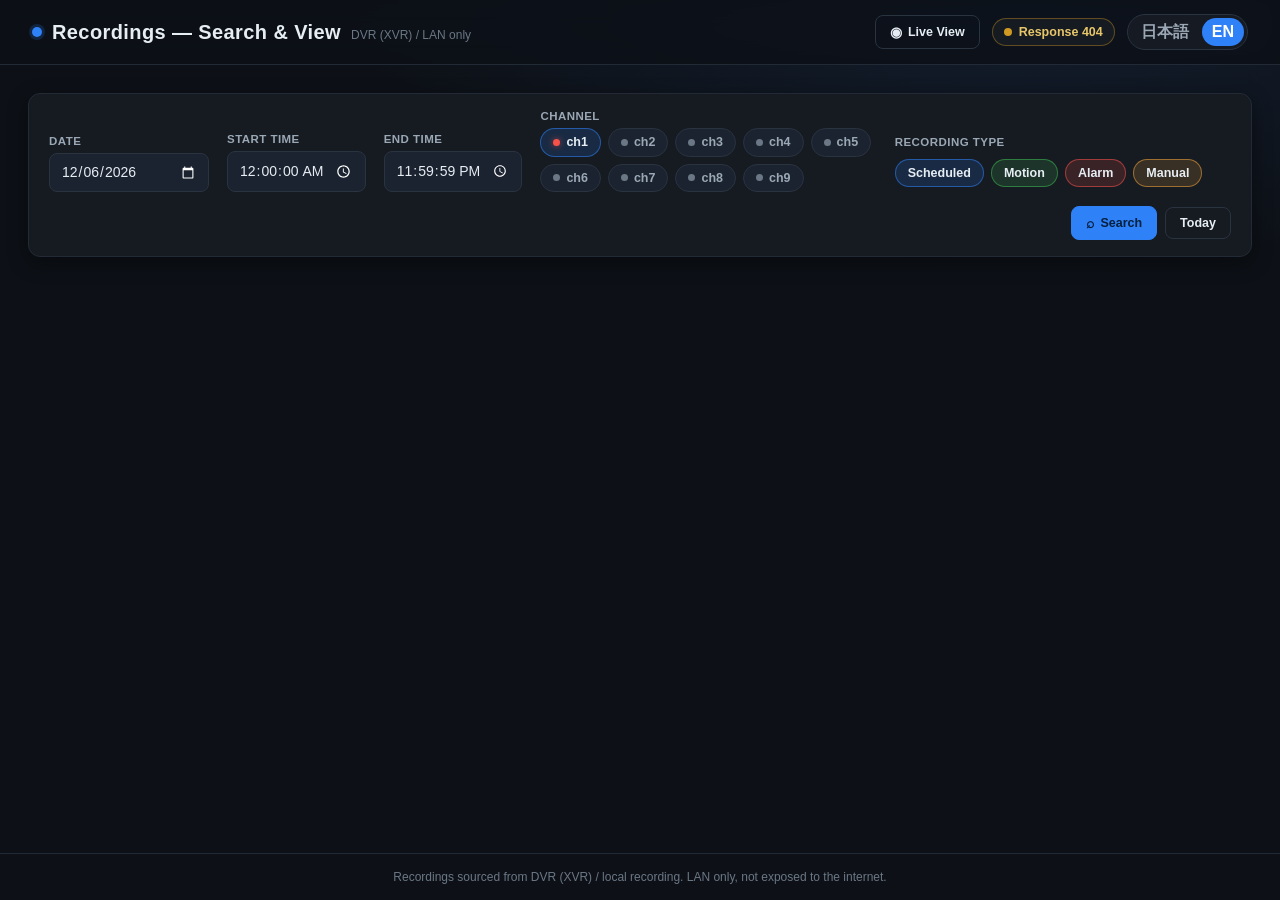
==== recordings/public/recordings.html @ a9b4be3c "feat: DVR recordings backend Node standard-library-only backend (server.js + download-cli.js) on :39" ====
<!DOCTYPE html>
<html lang="en" data-title-key="rec.page.title">
<head>
  <meta charset="UTF-8" />
  <meta name="viewport" content="width=device-width, initial-scale=1.0, viewport-fit=cover" />
  <meta name="color-scheme" content="dark" />
  <meta name="robots" content="noindex, nofollow" />
  <!--
    Content-Security-Policy（多層防御）。録画バックエンド(:3914)と同一オリジンのみ参照。
    ?api= で別ホストの録画バックエンドに向ける場合は、そのオリジンを connect-src /
    media-src / img-src に追記すること。クリックジャック対策の frame-ancestors は
    HTTP ヘッダ専用（meta では無効）のため、recordings/server.js が X-Frame-Options
    で対応する。
  -->
  <meta http-equiv="Content-Security-Policy" content="default-src 'self'; script-src 'self'; style-src 'self' 'unsafe-inline'; img-src 'self' data: blob:; media-src 'self' blob:; connect-src 'self'; base-uri 'self'; object-src 'none'; form-action 'self'" />
  <title data-i18n="rec.page.title">録画 検索・閲覧 — 防犯カメラ</title>
  <link rel="stylesheet" href="./recordings.css" />
</head>
<body>
  <header class="app-header">
    <div class="brand">
      <span class="brand-dot" aria-hidden="true"></span>
      <h1 class="brand-title" data-i18n="rec.header.title">録画 検索・閲覧</h1>
      <span class="brand-sub" data-i18n="rec.header.subtitle">DVR (XVR) / LAN内専用</span>
    </div>
    <div class="header-actions">
      <a class="btn btn--ghost" href="../../web/index.html" title="ライブ映像ビューアを開く" data-i18n-title="rec.header.live.title">
        <span class="btn-icon" aria-hidden="true">◉</span>
        <span class="btn-text" data-i18n="rec.header.live.label">ライブ視聴</span>
      </a>
      <span id="conn-status" class="conn-status conn-status--unknown" title="録画バックエンド接続状態" data-i18n-title="rec.connStatus.title">
        <span class="conn-dot" aria-hidden="true"></span>
        <span class="conn-label" data-i18n="common.connStatus.checking">接続確認中…</span>
      </span>
      <div class="lang-switch" role="group" aria-label="言語 / Language">
        <button type="button" class="lang-btn" data-lang="ja" aria-pressed="false">日本語</button>
        <button type="button" class="lang-btn" data-lang="en" aria-pressed="true">EN</button>
      </div>
    </div>
  </header>

  <main class="app-main">
    <!-- ── 検索パネル ─────────────────────────────────── -->
    <section class="search-panel" aria-label="録画検索条件">
      <form id="search-form" class="search-form">
        <div class="field field--date">
          <label class="field-label" for="date-input" data-i18n="rec.search.date.label">日付</label>
          <input
            id="date-input"
            class="field-input"
            type="date"
            required
            autocomplete="off"
          />
        </div>

        <div class="field field--time">
          <label class="field-label" for="begin-input" data-i18n="rec.search.begin.label">開始時刻</label>
          <input
            id="begin-input"
            class="field-input"
            type="time"
            step="1"
            value="00:00:00"
            autocomplete="off"
          />
        </div>

        <div class="field field--time">
          <label class="field-label" for="end-input" data-i18n="rec.search.end.label">終了時刻</label>
          <input
            id="end-input"
            class="field-input"
            type="time"
            step="1"
            value="23:59:59"
            autocomplete="off"
          />
        </div>

        <div class="field field--channels">
          <span class="field-label" id="channels-label" data-i18n="rec.search.channels.label">チャンネル</span>
          <div
            id="channel-chips"
            class="channel-chips"
            role="group"
            aria-labelledby="channels-label"
          >
            <!-- チャンネルチップは recordings.js が生成する -->
            <span class="channel-chips-loading" data-role="chips-loading" data-i18n="rec.search.chips.loading">読込中…</span>
          </div>
        </div>

        <div class="field field--types">
          <span class="field-label" id="types-label" data-i18n="rec.search.types.label">録画種別</span>
          <div
            id="type-chips"
            class="type-chips"
            role="group"
            aria-labelledby="types-label"
          >
            <label class="chip chip--type">
              <input type="checkbox" value="Timing" checked />
              <span data-i18n="rec.type.timing">定時</span>
            </label>
            <label class="chip chip--type">
              <input type="checkbox" value="Motion" checked />
              <span data-i18n="rec.type.motion">動体</span>
            </label>
            <label class="chip chip--type">
              <input type="checkbox" value="Alarm" checked />
              <span data-i18n="rec.type.alarm">アラーム</span>
            </label>
            <label class="chip chip--type">
              <input type="checkbox" value="Manual" checked />
              <span data-i18n="rec.type.manual">手動</span>
            </label>
          </div>
        </div>

        <div class="field field--actions">
          <button id="search-btn" type="submit" class="btn btn--primary">
            <span class="btn-icon" aria-hidden="true">⌕</span>
            <span class="btn-text" data-i18n="rec.search.submit">検索</span>
          </button>
          <button id="today-btn" type="button" class="btn btn--ghost" title="今日の日付に設定" data-i18n-title="rec.search.today.title" data-i18n="rec.search.today.label">
            今日
          </button>
        </div>
      </form>
    </section>

    <!-- ── 結果メタ情報バー ──────────────────────────── -->
    <div id="result-bar" class="result-bar" hidden>
      <span id="result-summary" class="result-summary"></span>
      <span id="result-source" class="result-source" data-role="source"></span>
    </div>

    <!-- ── タイムライン ──────────────────────────────── -->
    <section
      id="timeline-section"
      class="timeline-section"
      aria-label="録画タイムライン"
      hidden
    >
      <div class="timeline-head">
        <span class="timeline-title" data-i18n="rec.timeline.title">タイムライン</span>
        <div class="timeline-legend" aria-hidden="true">
          <span class="legend-item"><i class="legend-swatch legend-swatch--timing"></i><span data-i18n="rec.type.timing">定時</span></span>
          <span class="legend-item"><i class="legend-swatch legend-swatch--motion"></i><span data-i18n="rec.type.motion">動体</span></span>
          <span class="legend-item"><i class="legend-swatch legend-swatch--alarm"></i><span data-i18n="rec.type.alarm">アラーム</span></span>
          <span class="legend-item"><i class="legend-swatch legend-swatch--manual"></i><span data-i18n="rec.type.manual">手動</span></span>
        </div>
      </div>
      <div id="timeline" class="timeline" role="list" aria-label="チャンネル別タイムライン">
        <!-- recordings.js がチャンネル行を生成 -->
      </div>
      <div class="timeline-axis" id="timeline-axis" aria-hidden="true">
        <!-- 時刻目盛り -->
      </div>
    </section>

    <!-- ── 状態表示（ローディング / エラー / 空） ──────── -->
    <div id="status-panel" class="status-panel" role="status" aria-live="polite" hidden>
      <div class="status-spinner" data-role="spinner" hidden aria-hidden="true"></div>
      <p class="status-title" data-role="status-title"></p>
      <p class="status-desc" data-role="status-desc"></p>
    </div>

    <!-- ── 録画リスト ────────────────────────────────── -->
    <section
      id="list-section"
      class="list-section"
      aria-label="録画リスト"
      hidden
    >
      <div class="list-head" role="row" aria-hidden="true">
        <span class="col col-ch" data-i18n="rec.list.col.ch">ch</span>
        <span class="col col-start" data-i18n="rec.list.col.start">開始</span>
        <span class="col col-end" data-i18n="rec.list.col.end">終了</span>
        <span class="col col-dur" data-i18n="rec.list.col.dur">長さ</span>
        <span class="col col-type" data-i18n="rec.list.col.type">種別</span>
        <span class="col col-size" data-i18n="rec.list.col.size">サイズ</span>
        <span class="col col-act" data-i18n="rec.list.col.act">操作</span>
      </div>
      <div id="record-list" class="record-list" role="list" aria-label="録画一覧">
        <!-- recordings.js が行を生成 -->
      </div>
    </section>
  </main>

  <!-- ── 再生モーダル ─────────────────────────────────── -->
  <div id="player-modal" class="player-modal" hidden aria-hidden="true" role="dialog" aria-modal="true" aria-labelledby="player-title">
    <div class="player-backdrop" data-role="backdrop"></div>
    <div class="player-dialog" role="document">
      <div class="player-bar">
        <span id="player-title" class="player-title"></span>
        <div class="player-actions">
          <a id="player-download" class="btn btn--icon" download href="#" title="この録画をダウンロード" data-i18n-title="rec.player.download.title">
            <span class="btn-icon" aria-hidden="true">⤓</span>
            <span class="btn-text" data-i18n="rec.player.download.label">ダウンロード</span>
          </a>
          <button id="player-close" type="button" class="btn btn--icon" title="閉じる" data-i18n-title="rec.player.close.title">
            <span class="btn-icon" aria-hidden="true">✕</span>
            <span class="btn-text" data-i18n="rec.player.close.label">閉じる</span>
          </button>
        </div>
      </div>
      <div class="player-video-wrap">
        <video
          id="player-video"
          class="player-video"
          controls
          playsinline
          preload="auto"
        ></video>
        <div class="player-overlay" data-role="player-overlay" hidden>
          <span class="player-overlay-text" data-role="player-overlay-text"></span>
        </div>
      </div>
    </div>
  </div>

  <!-- ── 録画リスト行テンプレート ─────────────────────── -->
  <template id="record-row-template">
    <div class="record-row" role="listitem">
      <span class="col col-ch" data-role="ch"></span>
      <span class="col col-start" data-role="start"></span>
      <span class="col col-end" data-role="end"></span>
      <span class="col col-dur" data-role="dur"></span>
      <span class="col col-type" data-role="type"></span>
      <span class="col col-size" data-role="size"></span>
      <span class="col col-act">
        <button type="button" class="btn btn--sm" data-role="play" title="この録画を再生" data-i18n-title="rec.row.play.title">
          <span class="btn-icon" aria-hidden="true">▷</span>
          <span class="btn-text" data-i18n="rec.row.play.label">再生</span>
        </button>
        <a class="btn btn--sm btn--ghost" data-role="download" download href="#" title="MP4 でダウンロード" data-i18n-title="rec.row.download.title">
          <span class="btn-icon" aria-hidden="true">⤓</span>
          <span class="btn-text" data-i18n="rec.row.download.label">DL</span>
        </a>
      </span>
    </div>
  </template>

  <footer class="app-footer">
    <span id="footer-note" data-i18n="rec.footer.note">録画は DVR (XVR) / ローカル録画から取得。LAN 内専用・インターネット非公開。</span>
  </footer>

  <script src="./i18n.js"></script>
  <script type="module" src="./recordings.js"></script>
</body>
</html>
---- recordings/public/recordings.css ----
/* 録画 検索・閲覧 — ダークテーマ（ライブビューア web/style.css と調和） */

:root {
  --bg: #0d1117;
  --bg-elev: #161b22;
  --bg-elev-2: #1c2330;
  --bg-video: #05080d;
  --border: #2a3340;
  --border-soft: #222a35;
  --text: #e6edf3;
  --text-dim: #9aa7b4;
  --text-faint: #6b7785;
  --accent: #2f81f7;
  --accent-hover: #4793ff;
  --hd: #f0a23b;
  --ok: #3fb950;
  --warn: #d29922;
  --error: #f85149;

  /* 録画種別カラー（タイムライン / バッジ共通） */
  --type-timing: #2f81f7;
  --type-motion: #3fb950;
  --type-alarm: #f85149;
  --type-manual: #f0a23b;

  --radius: 12px;
  --radius-sm: 8px;
  --shadow: 0 6px 20px rgba(0, 0, 0, 0.45);
  --gap: 18px;
}

* {
  box-sizing: border-box;
}

/* hidden 属性は常に最優先で要素を消す。
   このファイルでは .player-modal 等に display:flex 等を指定しており、
   その要素レベルの display は UA 既定の [hidden]{display:none} を上書きして
   しまう。結果、hidden でも画面を覆ってクリックを奪う事故が起きるため、
   ここで明示的に打ち消す（JS の el.hidden トグルが確実に効くようにする）。 */
[hidden] {
  display: none !important;
}

html,
body {
  margin: 0;
  padding: 0;
}

body {
  min-height: 100vh;
  display: flex;
  flex-direction: column;
  background:
    radial-gradient(1200px 600px at 80% -10%, #142033 0%, transparent 60%),
    var(--bg);
  color: var(--text);
  font-family: -apple-system, BlinkMacSystemFont, "Segoe UI", "Hiragino Sans",
    "Hiragino Kaku Gothic ProN", "Noto Sans JP", Meiryo, sans-serif;
  -webkit-font-smoothing: antialiased;
  text-rendering: optimizeLegibility;
}

/* ── ヘッダ ───────────────────────────────────────────── */

.app-header {
  position: sticky;
  top: 0;
  z-index: 20;
  display: flex;
  align-items: center;
  justify-content: space-between;
  gap: 16px;
  padding: 14px clamp(16px, 4vw, 32px);
  padding-top: max(14px, env(safe-area-inset-top));
  background: rgba(13, 17, 23, 0.82);
  backdrop-filter: saturate(160%) blur(12px);
  -webkit-backdrop-filter: saturate(160%) blur(12px);
  border-bottom: 1px solid var(--border-soft);
}

.brand {
  display: flex;
  align-items: baseline;
  gap: 10px;
  min-width: 0;
}

.brand-dot {
  width: 10px;
  height: 10px;
  border-radius: 50%;
  background: var(--accent);
  box-shadow: 0 0 0 3px rgba(47, 129, 247, 0.18);
  align-self: center;
  flex: none;
}

.brand-title {
  margin: 0;
  font-size: clamp(16px, 2.4vw, 20px);
  font-weight: 700;
  letter-spacing: 0.02em;
  white-space: nowrap;
}

.brand-sub {
  font-size: 12px;
  color: var(--text-faint);
  white-space: nowrap;
  overflow: hidden;
  text-overflow: ellipsis;
}

.header-actions {
  display: flex;
  align-items: center;
  gap: 12px;
  flex: none;
}

/* 接続状態バッジ */
.conn-status {
  display: inline-flex;
  align-items: center;
  gap: 7px;
  font-size: 12.5px;
  font-weight: 600;
  padding: 6px 11px;
  border-radius: 999px;
  border: 1px solid var(--border);
  background: var(--bg-elev);
  white-space: nowrap;
}

.conn-dot {
  width: 8px;
  height: 8px;
  border-radius: 50%;
  background: var(--text-faint);
  flex: none;
}

.conn-status--ok {
  color: #93e6a3;
  border-color: rgba(63, 185, 80, 0.4);
}
.conn-status--ok .conn-dot {
  background: var(--ok);
  box-shadow: 0 0 8px rgba(63, 185, 80, 0.7);
}
.conn-status--warn {
  color: #e7c66a;
  border-color: rgba(210, 153, 34, 0.4);
}
.conn-status--warn .conn-dot {
  background: var(--warn);
}
.conn-status--error {
  color: #ff9b94;
  border-color: rgba(248, 81, 73, 0.4);
}
.conn-status--error .conn-dot {
  background: var(--error);
  box-shadow: 0 0 8px rgba(248, 81, 73, 0.6);
}
.conn-status--unknown .conn-dot {
  animation: pulse 1.2s ease-in-out infinite;
}

@keyframes pulse {
  0%, 100% { opacity: 0.35; }
  50% { opacity: 1; }
}

/* ── 本体 ───────────────────────────────────────────── */

.app-main {
  flex: 1;
  width: 100%;
  max-width: 1500px;
  margin: 0 auto;
  padding: clamp(16px, 3vw, 28px);
  display: flex;
  flex-direction: column;
  gap: var(--gap);
}

/* ── 検索パネル ──────────────────────────────────────── */

.search-panel {
  background: var(--bg-elev);
  border: 1px solid var(--border-soft);
  border-radius: var(--radius);
  box-shadow: var(--shadow);
  padding: 16px clamp(14px, 2.5vw, 20px);
}

.search-form {
  display: flex;
  flex-wrap: wrap;
  align-items: flex-end;
  gap: 14px 18px;
}

.field {
  display: flex;
  flex-direction: column;
  gap: 6px;
  min-width: 0;
}

.field-label {
  font-size: 11.5px;
  font-weight: 700;
  letter-spacing: 0.04em;
  color: var(--text-dim);
  text-transform: uppercase;
}

.field-input {
  appearance: none;
  font-family: inherit;
  font-size: 14px;
  color: var(--text);
  background: var(--bg-elev-2);
  border: 1px solid var(--border);
  border-radius: var(--radius-sm);
  padding: 9px 11px;
  line-height: 1.2;
  color-scheme: dark;
  transition: border-color 0.15s ease, box-shadow 0.15s ease;
}

.field-input:focus {
  outline: none;
  border-color: var(--accent);
  box-shadow: 0 0 0 3px rgba(47, 129, 247, 0.22);
}

.field--date .field-input {
  min-width: 160px;
}
.field--time .field-input {
  min-width: 124px;
}

.field--channels,
.field--types {
  flex: 1 1 260px;
}

.field--actions {
  flex-direction: row;
  align-items: center;
  gap: 8px;
  margin-left: auto;
}

/* チャンネル / 種別チップ群 */
.channel-chips,
.type-chips {
  display: flex;
  flex-wrap: wrap;
  align-items: center;
  gap: 7px;
  min-height: 38px;
}

.channel-chips-loading {
  font-size: 12.5px;
  color: var(--text-faint);
}

/* チェックボックス風チップ */
.chip {
  position: relative;
  display: inline-flex;
  align-items: center;
  gap: 6px;
  cursor: pointer;
  font-size: 12.5px;
  font-weight: 600;
  color: var(--text-dim);
  background: var(--bg-elev-2);
  border: 1px solid var(--border);
  border-radius: 999px;
  padding: 7px 12px;
  line-height: 1;
  user-select: none;
  white-space: nowrap;
  transition: background 0.15s ease, border-color 0.15s ease, color 0.15s ease;
}

.chip:hover {
  border-color: #3a4757;
  color: var(--text);
}

.chip input {
  position: absolute;
  opacity: 0;
  width: 0;
  height: 0;
}

/* チェック時 */
.chip:has(input:checked) {
  color: var(--text);
  border-color: rgba(47, 129, 247, 0.55);
  background: rgba(47, 129, 247, 0.16);
}

.chip:has(input:focus-visible) {
  outline: 2px solid var(--accent);
  outline-offset: 2px;
}

/* チャンネルチップに小さなドット（オンライン状態） */
.chip--channel .chip-dot {
  width: 7px;
  height: 7px;
  border-radius: 50%;
  background: var(--text-faint);
  flex: none;
}
.chip--channel.is-online .chip-dot {
  background: var(--ok);
  box-shadow: 0 0 6px rgba(63, 185, 80, 0.6);
}
.chip--channel.is-recording .chip-dot {
  background: var(--error);
  box-shadow: 0 0 6px rgba(248, 81, 73, 0.6);
}

/* 録画種別チップにカラーアクセント */
.chip--type:has(input[value="Timing"]:checked) {
  border-color: color-mix(in srgb, var(--type-timing) 55%, transparent);
  background: color-mix(in srgb, var(--type-timing) 16%, transparent);
}
.chip--type:has(input[value="Motion"]:checked) {
  border-color: color-mix(in srgb, var(--type-motion) 55%, transparent);
  background: color-mix(in srgb, var(--type-motion) 16%, transparent);
}
.chip--type:has(input[value="Alarm"]:checked) {
  border-color: color-mix(in srgb, var(--type-alarm) 55%, transparent);
  background: color-mix(in srgb, var(--type-alarm) 16%, transparent);
}
.chip--type:has(input[value="Manual"]:checked) {
  border-color: color-mix(in srgb, var(--type-manual) 55%, transparent);
  background: color-mix(in srgb, var(--type-manual) 16%, transparent);
}

/* ── ボタン（web/style.css と同系） ──────────────────── */

.btn {
  appearance: none;
  cursor: pointer;
  font-family: inherit;
  font-size: 12.5px;
  font-weight: 600;
  color: var(--text);
  background: var(--bg-elev-2);
  border: 1px solid var(--border);
  border-radius: var(--radius-sm);
  padding: 9px 14px;
  display: inline-flex;
  align-items: center;
  gap: 6px;
  line-height: 1;
  text-decoration: none;
  transition: background 0.15s ease, border-color 0.15s ease, color 0.15s ease,
    transform 0.05s ease;
  user-select: none;
  white-space: nowrap;
}

.btn:hover {
  background: #232c3a;
  border-color: #3a4757;
}

.btn:active {
  transform: translateY(1px);
}

.btn:focus-visible {
  outline: 2px solid var(--accent);
  outline-offset: 2px;
}

.btn:disabled,
.btn[aria-disabled="true"] {
  opacity: 0.4;
  cursor: not-allowed;
  pointer-events: none;
}

.btn--ghost {
  background: transparent;
}

.btn--primary {
  color: #06203f;
  background: var(--accent);
  border-color: var(--accent);
  font-weight: 700;
}
.btn--primary:hover {
  background: var(--accent-hover);
  border-color: var(--accent-hover);
}

.btn--sm {
  font-size: 12px;
  padding: 6px 10px;
}

.btn-icon {
  font-size: 14px;
  line-height: 1;
}

/* ── 結果メタバー ────────────────────────────────────── */

.result-bar {
  display: flex;
  align-items: center;
  flex-wrap: wrap;
  gap: 10px 14px;
  padding: 0 2px;
}

.result-summary {
  font-size: 13.5px;
  font-weight: 600;
  color: var(--text);
}

.result-source {
  font-size: 11.5px;
  font-weight: 600;
  color: var(--text-dim);
  padding: 3px 9px;
  border-radius: 999px;
  border: 1px solid var(--border);
  background: var(--bg-elev);
}
.result-source--dvr {
  color: #9fc6ff;
  border-color: rgba(47, 129, 247, 0.4);
}
.result-source--local {
  color: #93e6a3;
  border-color: rgba(63, 185, 80, 0.4);
}

/* ── タイムライン ────────────────────────────────────── */

.timeline-section {
  background: var(--bg-elev);
  border: 1px solid var(--border-soft);
  border-radius: var(--radius);
  box-shadow: var(--shadow);
  padding: 14px 16px 10px;
}

.timeline-head {
  display: flex;
  align-items: center;
  justify-content: space-between;
  gap: 12px;
  margin-bottom: 12px;
}

.timeline-title {
  font-size: 13px;
  font-weight: 700;
  color: var(--text-dim);
  letter-spacing: 0.03em;
}

.timeline-legend {
  display: flex;
  flex-wrap: wrap;
  gap: 12px;
  font-size: 11.5px;
  color: var(--text-faint);
}

.legend-item {
  display: inline-flex;
  align-items: center;
  gap: 5px;
}

.legend-swatch {
  width: 11px;
  height: 11px;
  border-radius: 3px;
  display: inline-block;
}
.legend-swatch--timing { background: var(--type-timing); }
.legend-swatch--motion { background: var(--type-motion); }
.legend-swatch--alarm { background: var(--type-alarm); }
.legend-swatch--manual { background: var(--type-manual); }

.timeline {
  display: flex;
  flex-direction: column;
  gap: 8px;
}

.timeline-row {
  display: grid;
  grid-template-columns: 56px 1fr;
  align-items: center;
  gap: 10px;
}

.timeline-row-label {
  font-size: 12px;
  font-weight: 700;
  color: var(--text-dim);
  text-align: right;
  font-variant-numeric: tabular-nums;
}

.timeline-track {
  position: relative;
  height: 24px;
  background: var(--bg-video);
  border: 1px solid var(--border-soft);
  border-radius: 6px;
  overflow: hidden;
}

/* タイムライン上の録画セグメント */
.timeline-seg {
  position: absolute;
  top: 0;
  bottom: 0;
  min-width: 2px;
  background: var(--type-timing);
  opacity: 0.85;
  cursor: pointer;
  border-radius: 2px;
  transition: opacity 0.12s ease, filter 0.12s ease;
}
.timeline-seg:hover {
  opacity: 1;
  filter: brightness(1.25);
}
.timeline-seg--timing { background: var(--type-timing); }
.timeline-seg--motion { background: var(--type-motion); }
.timeline-seg--alarm { background: var(--type-alarm); }
.timeline-seg--manual { background: var(--type-manual); }
.timeline-seg:focus-visible {
  outline: 2px solid var(--text);
  outline-offset: 1px;
}

.timeline-axis {
  display: grid;
  grid-template-columns: 56px 1fr;
  margin-top: 8px;
}
.timeline-axis-ticks {
  grid-column: 2;
  position: relative;
  height: 16px;
  font-size: 10.5px;
  color: var(--text-faint);
  font-variant-numeric: tabular-nums;
}
.timeline-tick {
  position: absolute;
  top: 0;
  transform: translateX(-50%);
  white-space: nowrap;
}
.timeline-tick::before {
  content: "";
  position: absolute;
  top: -6px;
  left: 50%;
  width: 1px;
  height: 4px;
  background: var(--border);
}

/* ── 録画リスト ──────────────────────────────────────── */

.list-section {
  background: var(--bg-elev);
  border: 1px solid var(--border-soft);
  border-radius: var(--radius);
  box-shadow: var(--shadow);
  overflow: hidden;
}

.list-head,
.record-row {
  display: grid;
  grid-template-columns:
    56px            /* ch */
    1.3fr           /* start */
    1.3fr           /* end */
    0.9fr           /* dur */
    1fr             /* type */
    0.9fr           /* size */
    minmax(150px, auto); /* actions */
  align-items: center;
  gap: 10px;
  padding: 11px 16px;
}

.list-head {
  background: linear-gradient(180deg, var(--bg-elev) 0%, var(--bg-elev-2) 100%);
  border-bottom: 1px solid var(--border-soft);
  font-size: 11px;
  font-weight: 700;
  letter-spacing: 0.05em;
  text-transform: uppercase;
  color: var(--text-faint);
}

.record-list {
  display: flex;
  flex-direction: column;
}

.record-row {
  border-bottom: 1px solid var(--border-soft);
  font-size: 13.5px;
  transition: background 0.12s ease;
}
.record-row:last-child {
  border-bottom: none;
}
.record-row:hover {
  background: rgba(47, 129, 247, 0.06);
}

.col {
  min-width: 0;
  overflow: hidden;
  text-overflow: ellipsis;
  white-space: nowrap;
}

.col-ch {
  font-weight: 700;
  font-variant-numeric: tabular-nums;
}
.col-start,
.col-end,
.col-dur,
.col-size {
  font-variant-numeric: tabular-nums;
  color: var(--text);
}
.col-dur,
.col-size {
  color: var(--text-dim);
}

.col-act {
  display: flex;
  align-items: center;
  gap: 6px;
  justify-content: flex-end;
}

/* 種別バッジ（リスト内） */
.type-badges {
  display: inline-flex;
  flex-wrap: wrap;
  gap: 4px;
}
.type-badge {
  font-size: 10.5px;
  font-weight: 700;
  letter-spacing: 0.02em;
  padding: 2px 7px;
  border-radius: 5px;
  color: var(--text);
  border: 1px solid transparent;
  white-space: nowrap;
}
.type-badge--timing {
  background: color-mix(in srgb, var(--type-timing) 22%, transparent);
  border-color: color-mix(in srgb, var(--type-timing) 50%, transparent);
}
.type-badge--motion {
  background: color-mix(in srgb, var(--type-motion) 22%, transparent);
  border-color: color-mix(in srgb, var(--type-motion) 50%, transparent);
}
.type-badge--alarm {
  background: color-mix(in srgb, var(--type-alarm) 22%, transparent);
  border-color: color-mix(in srgb, var(--type-alarm) 50%, transparent);
}
.type-badge--manual {
  background: color-mix(in srgb, var(--type-manual) 22%, transparent);
  border-color: color-mix(in srgb, var(--type-manual) 50%, transparent);
}

/* ── 状態パネル（ローディング/エラー/空） ───────────── */

.status-panel {
  margin: 24px auto;
  max-width: 560px;
  text-align: center;
  padding: 32px 28px;
  background: var(--bg-elev);
  border: 1px dashed var(--border);
  border-radius: var(--radius);
}
.status-panel--error {
  border-style: solid;
  border-color: rgba(248, 81, 73, 0.4);
}

.status-spinner {
  width: 34px;
  height: 34px;
  margin: 0 auto 16px;
  border-radius: 50%;
  border: 3px solid var(--border);
  border-top-color: var(--accent);
  animation: spin 0.8s linear infinite;
}

@keyframes spin {
  to { transform: rotate(360deg); }
}

.status-title {
  margin: 0 0 8px;
  font-size: 16px;
  font-weight: 700;
}
.status-panel--error .status-title {
  color: #ff9b94;
}

.status-desc {
  margin: 0;
  font-size: 13.5px;
  color: var(--text-dim);
  word-break: break-word;
  line-height: 1.55;
}

/* ── 再生モーダル ────────────────────────────────────── */

.player-modal {
  position: fixed;
  inset: 0;
  z-index: 50;
  display: flex;
  align-items: center;
  justify-content: center;
  padding: clamp(8px, 3vw, 28px);
}

.player-backdrop {
  position: absolute;
  inset: 0;
  background: rgba(5, 8, 13, 0.78);
  backdrop-filter: blur(4px);
  -webkit-backdrop-filter: blur(4px);
}

.player-dialog {
  position: relative;
  z-index: 1;
  width: min(1100px, 100%);
  max-height: calc(100vh - 2 * clamp(8px, 3vw, 28px));
  display: flex;
  flex-direction: column;
  background: var(--bg-elev);
  border: 1px solid var(--border);
  border-radius: var(--radius);
  box-shadow: var(--shadow);
  overflow: hidden;
  animation: modal-in 0.16s ease-out;
}

@keyframes modal-in {
  from { opacity: 0; transform: translateY(8px) scale(0.99); }
  to { opacity: 1; transform: none; }
}

.player-bar {
  display: flex;
  align-items: center;
  justify-content: space-between;
  gap: 12px;
  padding: 11px 14px;
  background: linear-gradient(180deg, var(--bg-elev) 0%, var(--bg-elev-2) 100%);
  border-bottom: 1px solid var(--border-soft);
}

.player-title {
  font-size: 14px;
  font-weight: 700;
  color: var(--text);
  font-variant-numeric: tabular-nums;
  white-space: nowrap;
  overflow: hidden;
  text-overflow: ellipsis;
}

.player-actions {
  display: flex;
  align-items: center;
  gap: 8px;
  flex: none;
}

.player-video-wrap {
  position: relative;
  width: 100%;
  aspect-ratio: 16 / 9;
  background: var(--bg-video);
  min-height: 0;
}

.player-video {
  width: 100%;
  height: 100%;
  display: block;
  background: var(--bg-video);
  object-fit: contain;
}

.player-overlay {
  position: absolute;
  inset: 0;
  display: flex;
  align-items: center;
  justify-content: center;
  text-align: center;
  padding: 24px;
  background: rgba(5, 8, 13, 0.55);
  backdrop-filter: blur(2px);
  -webkit-backdrop-filter: blur(2px);
}

.player-overlay-text {
  font-size: 14px;
  font-weight: 600;
  color: var(--text);
  background: rgba(13, 17, 23, 0.9);
  padding: 12px 18px;
  border-radius: var(--radius-sm);
  border: 1px solid var(--border);
  max-width: 520px;
  line-height: 1.5;
}

/* ── フッタ ───────────────────────────────────────────── */

.app-footer {
  padding: 16px clamp(16px, 4vw, 32px);
  padding-bottom: max(16px, env(safe-area-inset-bottom));
  text-align: center;
  font-size: 12px;
  color: var(--text-faint);
  border-top: 1px solid var(--border-soft);
}

/* ── レスポンシブ ─────────────────────────────────────── */

@media (max-width: 920px) {
  .search-form {
    align-items: stretch;
  }
  .field--date,
  .field--time {
    flex: 1 1 140px;
  }
  .field--actions {
    margin-left: 0;
    width: 100%;
    justify-content: flex-end;
  }

  /* リストはカード風に縦並びへ */
  .list-head {
    display: none;
  }
  .record-row {
    grid-template-columns: auto 1fr;
    grid-template-areas:
      "ch type"
      "start start"
      "end end"
      "meta meta"
      "act act";
    gap: 6px 12px;
    padding: 14px 16px;
    align-items: baseline;
  }
  .col-ch {
    grid-area: ch;
    font-size: 15px;
  }
  .col-ch::before {
    content: "ch ";
    color: var(--text-faint);
    font-weight: 600;
  }
  .col-type {
    grid-area: type;
    justify-self: end;
    white-space: normal;
  }
  .col-start {
    grid-area: start;
  }
  .col-start::before {
    content: "開始 ";
    color: var(--text-faint);
    font-size: 11px;
  }
  .col-end {
    grid-area: end;
  }
  .col-end::before {
    content: "終了 ";
    color: var(--text-faint);
    font-size: 11px;
  }
  /* 長さ・サイズを 1 行にまとめる擬似領域 */
  .col-dur {
    grid-area: meta;
    color: var(--text-dim);
  }
  .col-dur::before {
    content: "長さ ";
    color: var(--text-faint);
    font-size: 11px;
  }
  .col-size {
    display: none; /* サイズは長さ行の末尾へ JS では出さず簡略化 */
  }
  .col-act {
    grid-area: act;
    justify-content: flex-start;
    margin-top: 4px;
  }
}

@media (max-width: 560px) {
  .brand-sub {
    display: none;
  }
  .header-actions .btn .btn-text {
    display: none;
  }
  .conn-status .conn-label {
    display: none;
  }
  .conn-status {
    padding: 7px;
  }
  .timeline-row {
    grid-template-columns: 44px 1fr;
  }
  .timeline-axis {
    grid-template-columns: 44px 1fr;
  }
}

/* モーション抑制設定への配慮 */
@media (prefers-reduced-motion: reduce) {
  * {
    animation-duration: 0.001ms !important;
    transition-duration: 0.001ms !important;
  }
}

/* ── 言語切替トグル（JA / EN） ─────────────────────────── */
.lang-switch{display:inline-flex;align-items:stretch;gap:3px;padding:3px;border-radius:var(--radius-pill,999px);border:1px solid var(--border,#30363d);background:var(--surface-2,rgba(255,255,255,.04));}
.lang-btn{display:inline-flex;align-items:center;padding:6px 10px;border:0;border-radius:var(--radius-pill,999px);background:transparent;color:var(--text-dim,#8b949e);font:inherit;font-weight:700;line-height:1;cursor:pointer;transition:background .15s ease,color .15s ease;}
.lang-btn:hover{color:var(--text,#e6edf3);background:rgba(255,255,255,.05);}
.lang-btn:focus-visible{outline:2px solid var(--accent-ring,#388bfd);outline-offset:2px;}
.lang-btn[aria-pressed="true"]{color:#fff;background:var(--accent,#2f81f7);}
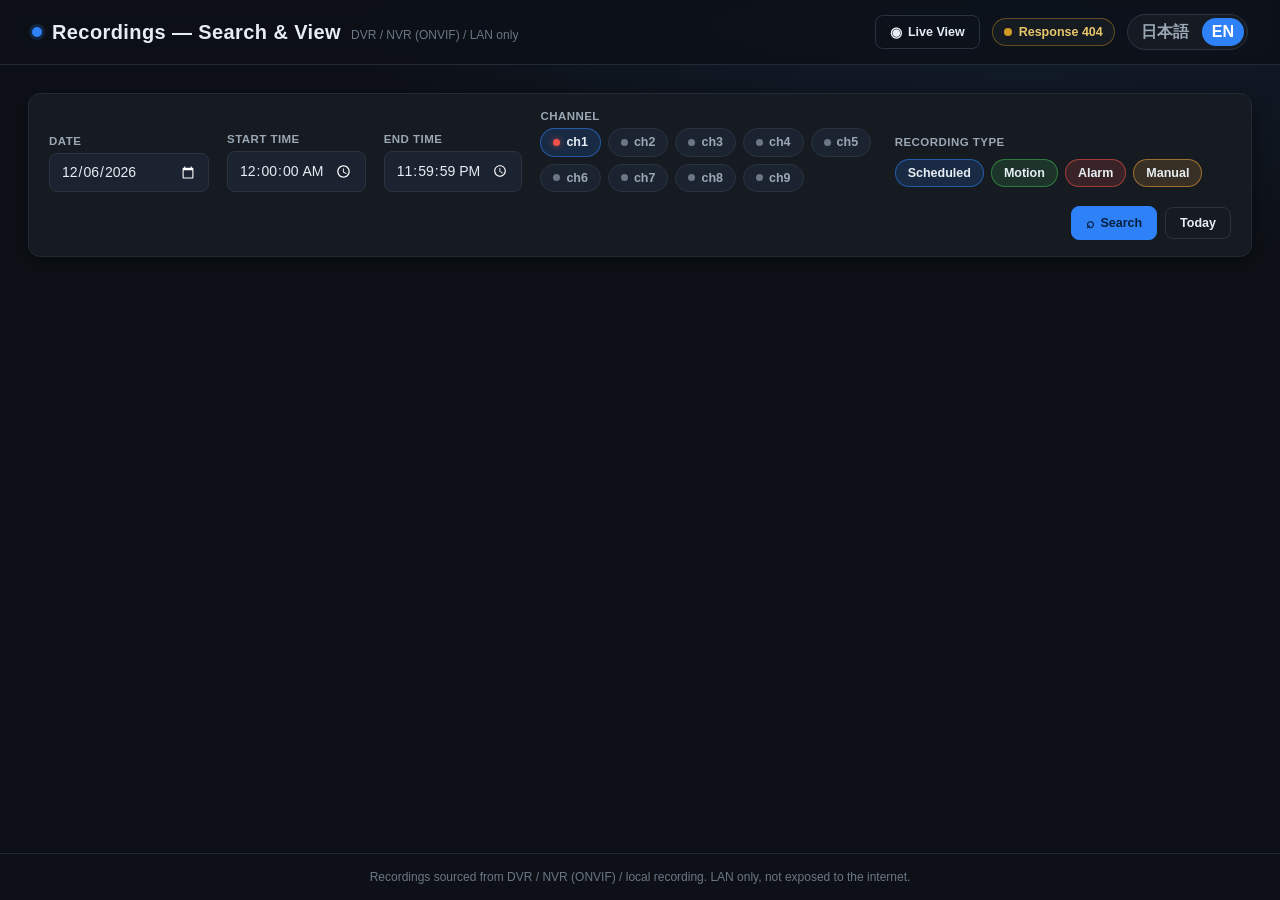
==== commit 3e9d95e3: "feat: rebuild recordings backend on ONVIF Profile G (vendor-neutral) Replace the vendor-specific Tsu" ====
--- a/recordings/public/recordings.html
+++ b/recordings/public/recordings.html
@@ -21,7 +21,7 @@
     <div class="brand">
       <span class="brand-dot" aria-hidden="true"></span>
       <h1 class="brand-title" data-i18n="rec.header.title">録画 検索・閲覧</h1>
-      <span class="brand-sub" data-i18n="rec.header.subtitle">DVR (XVR) / LAN内専用</span>
+      <span class="brand-sub" data-i18n="rec.header.subtitle">DVR / NVR (ONVIF) / LAN内専用</span>
     </div>
     <div class="header-actions">
       <a class="btn btn--ghost" href="../../web/index.html" title="ライブ映像ビューアを開く" data-i18n-title="rec.header.live.title">
@@ -244,7 +244,7 @@
   </template>
 
   <footer class="app-footer">
-    <span id="footer-note" data-i18n="rec.footer.note">録画は DVR (XVR) / ローカル録画から取得。LAN 内専用・インターネット非公開。</span>
+    <span id="footer-note" data-i18n="rec.footer.note">録画は DVR / NVR (ONVIF) / ローカル録画から取得。LAN 内専用・インターネット非公開。</span>
   </footer>
 
   <script src="./i18n.js"></script>
